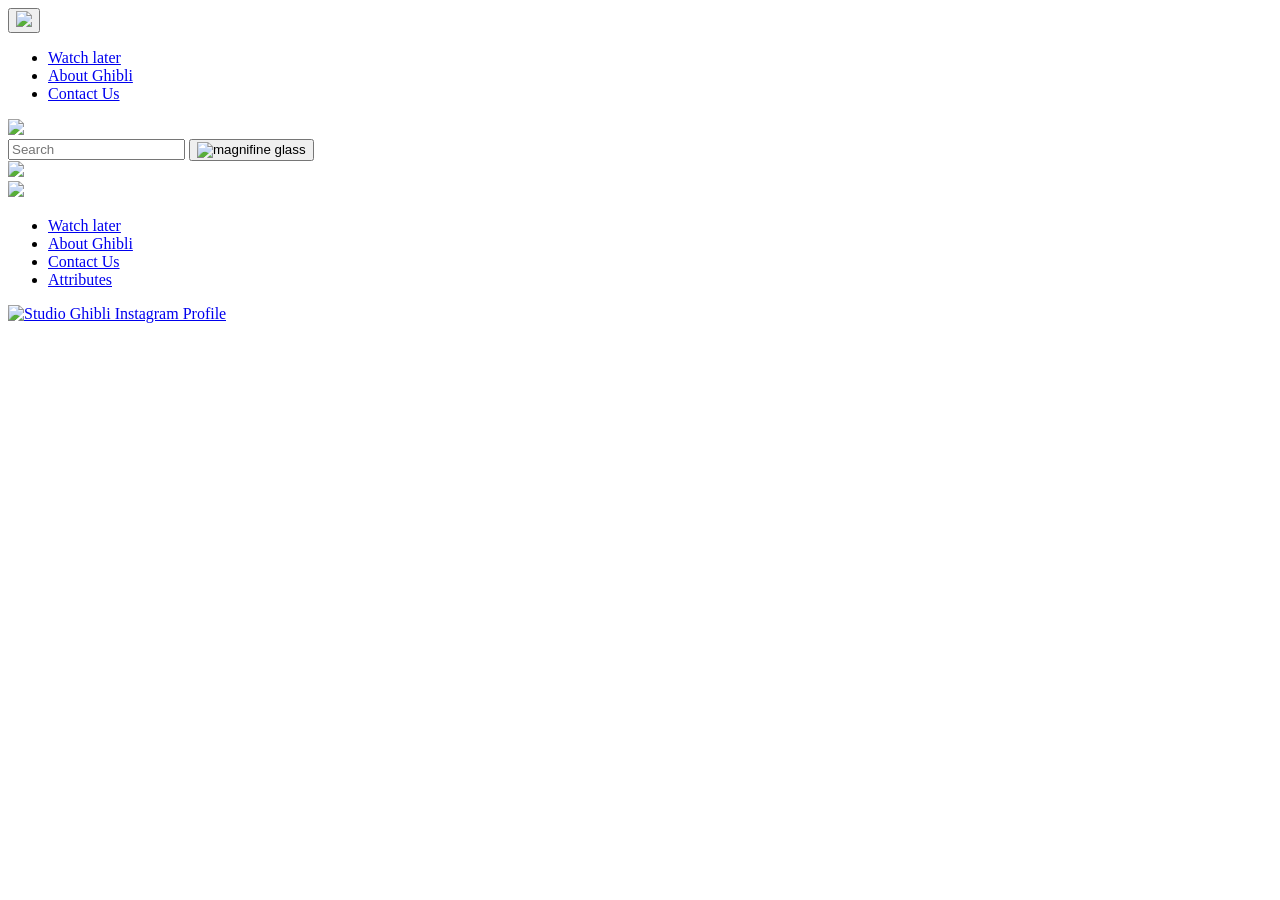
==== index.html @ e2d6bd67 "media query header" ====
<!DOCTYPE html>
<html lang="en">
<head>
    <meta charset="UTF-8">
    <meta name="viewport" content="width=device-width, initial-scale=1.0">
    <title>Great Ghibli</title>
    <link rel="stylesheet" href="styles.css">
    <link rel="preconnect" href="https://fonts.googleapis.com">
    <link rel="preconnect" href="https://fonts.gstatic.com" crossorigin>
    <link href="https://fonts.googleapis.com/css2?family=Zen+Old+Mincho&display=swap" rel="stylesheet">
</head>
<body>
    <header>
        <section class="global-header">
            <div class="nav">
                <nav>
                    <button class="nav-toggle" id="navToggle" aria-label="Toggle navigation">
                        <img src="images/menu.png" class="hamberger-menu">
                    </button>
                    <ul>
                        <li>
                            <a href="watchLater.html" >
                                <span>Watch later</span>
                            </a>
                        </li>
                        <li>
                            <a href="about.html">
                                <span>About Ghibli</span>
                            </a>
                        </li>
                        <li>
                            <a href="contact.html">
                                <span>Contact Us</span>
                            </a>
                        </li>
                    </ul>
                </nav>
            </div>
            <div class="logo">
                <a href="index.html">
                    <!-- temporary placeholder till I design logo -->
                    <img src="images/Studio-Ghibli-Logo.png"> 
                </a>
            </div>
            <div class="rightnav">
                <div class="search">
                    <form class="searchbar" role="search">
                        <input type="text" placeholder="Search" aria-label="Search">
                        <button type="submit" aria-label="Submit search">
                            <!-- I need to make the icon current placeholder -->
                            <img src="images/search.png" class="magnifine" alt="magnifine glass">
                        </button>
                    </form>
                </div>
                <div class="profile">
                    <img src="images/profile.png"> 
                </div>
            </div>
        </section>
    </header>
    <main></main>
    <footer>
        <section class="footer">
            <div class="logo">
                <a href="index.html">
                    <!-- temporary placeholder till I design logo -->
                    <img src="images/Studio-Ghibli-Logo.png"> 
                </a>
            </div>
            <div class="nav-bar">
                <ul>
                    <li>
                        <a href="watchLater.html" >
                            <span>Watch later</span>
                        </a>
                    </li>
                    <li>
                        <a href="about.html">
                            <span>About Ghibli</span>
                        </a>
                    </li>
                    <li>
                        <a href="contact.html">
                            <span>Contact Us</span>
                        </a>
                    </li>
                    <li>
                        <a href="attributes.html" title="attributes">Attributes</a>
                    </li>
                </ul>
            </div>
            <div class="socials">
                <a href="https://www.instagram.com/ghibliusa?utm_source=ig_web_button_share_sheet&vrfl=Z_blankDNlZDc0MzIxNw==">
                    <img src="images/Instagram_logo_2022.svg.webp" alt="Studio Ghibli Instagram Profile">
                </a>
            </div>
        </section>
    </footer>  
</body>
</html>
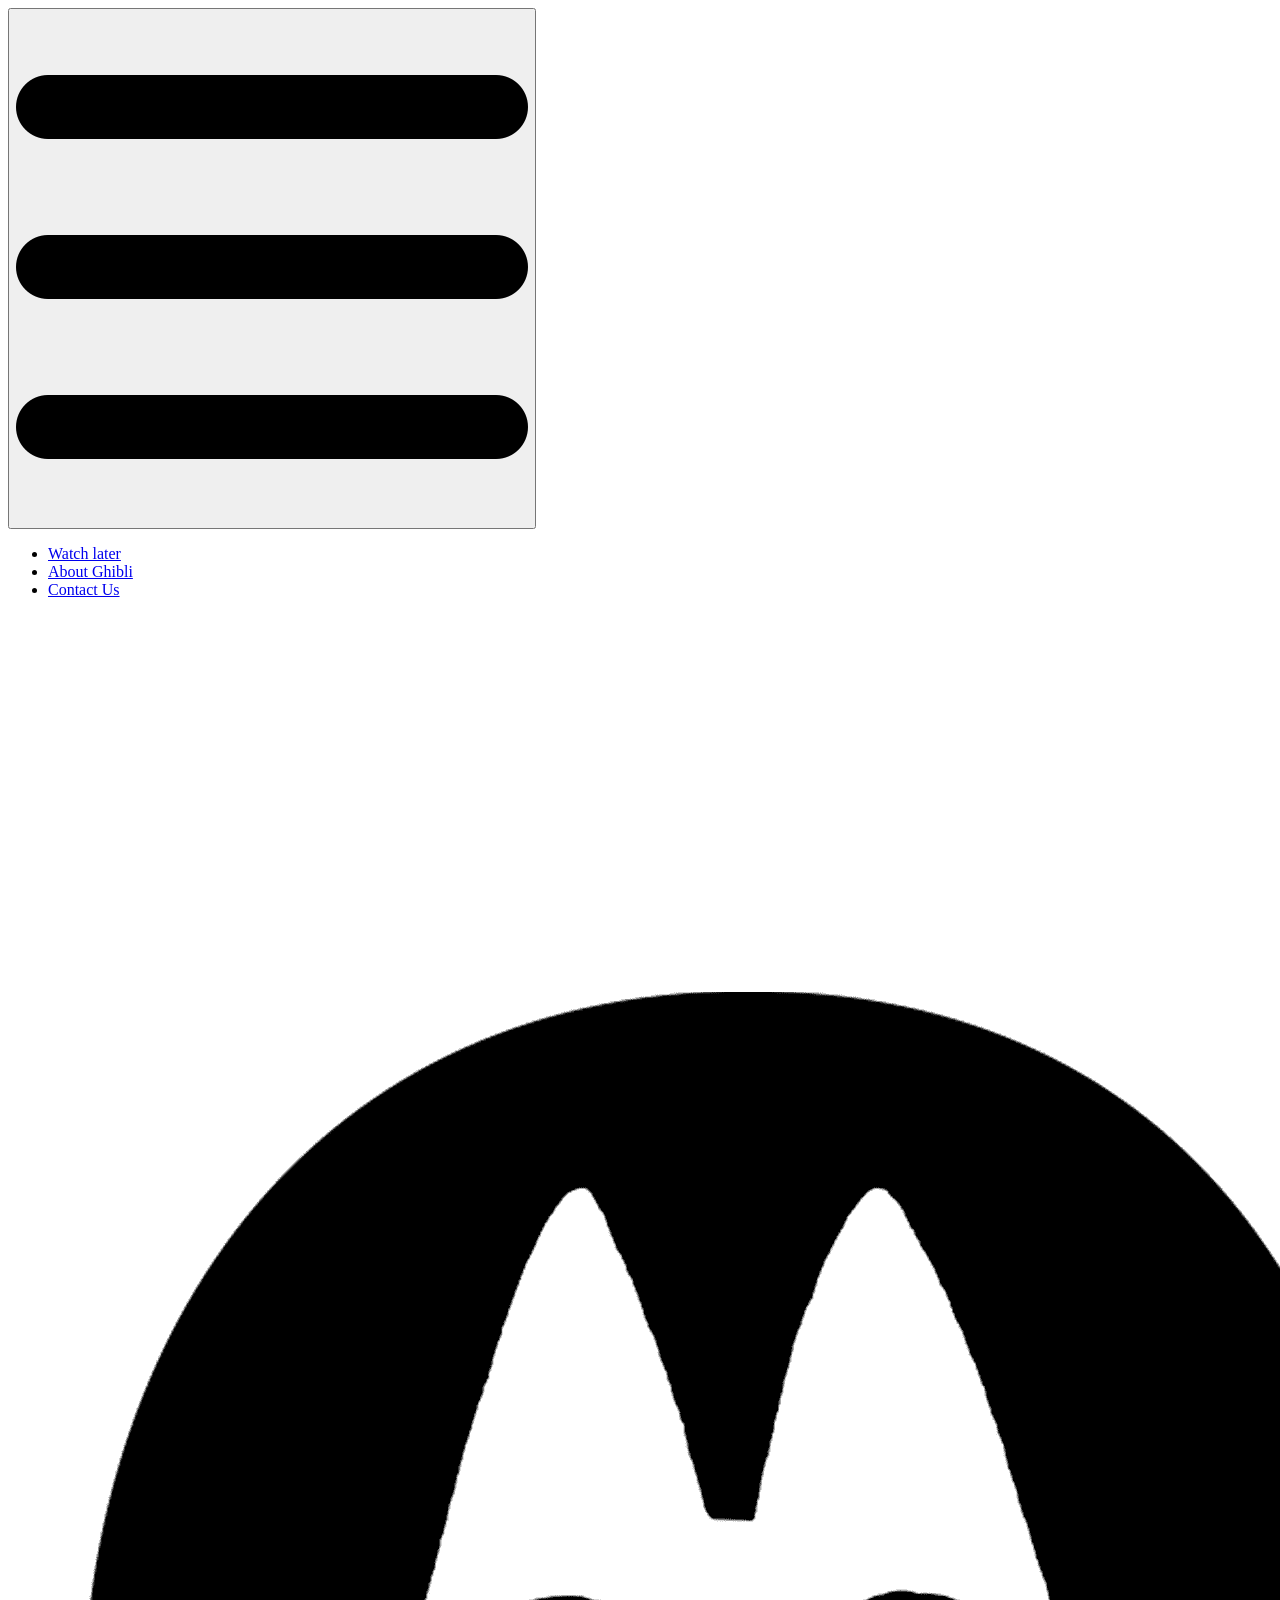
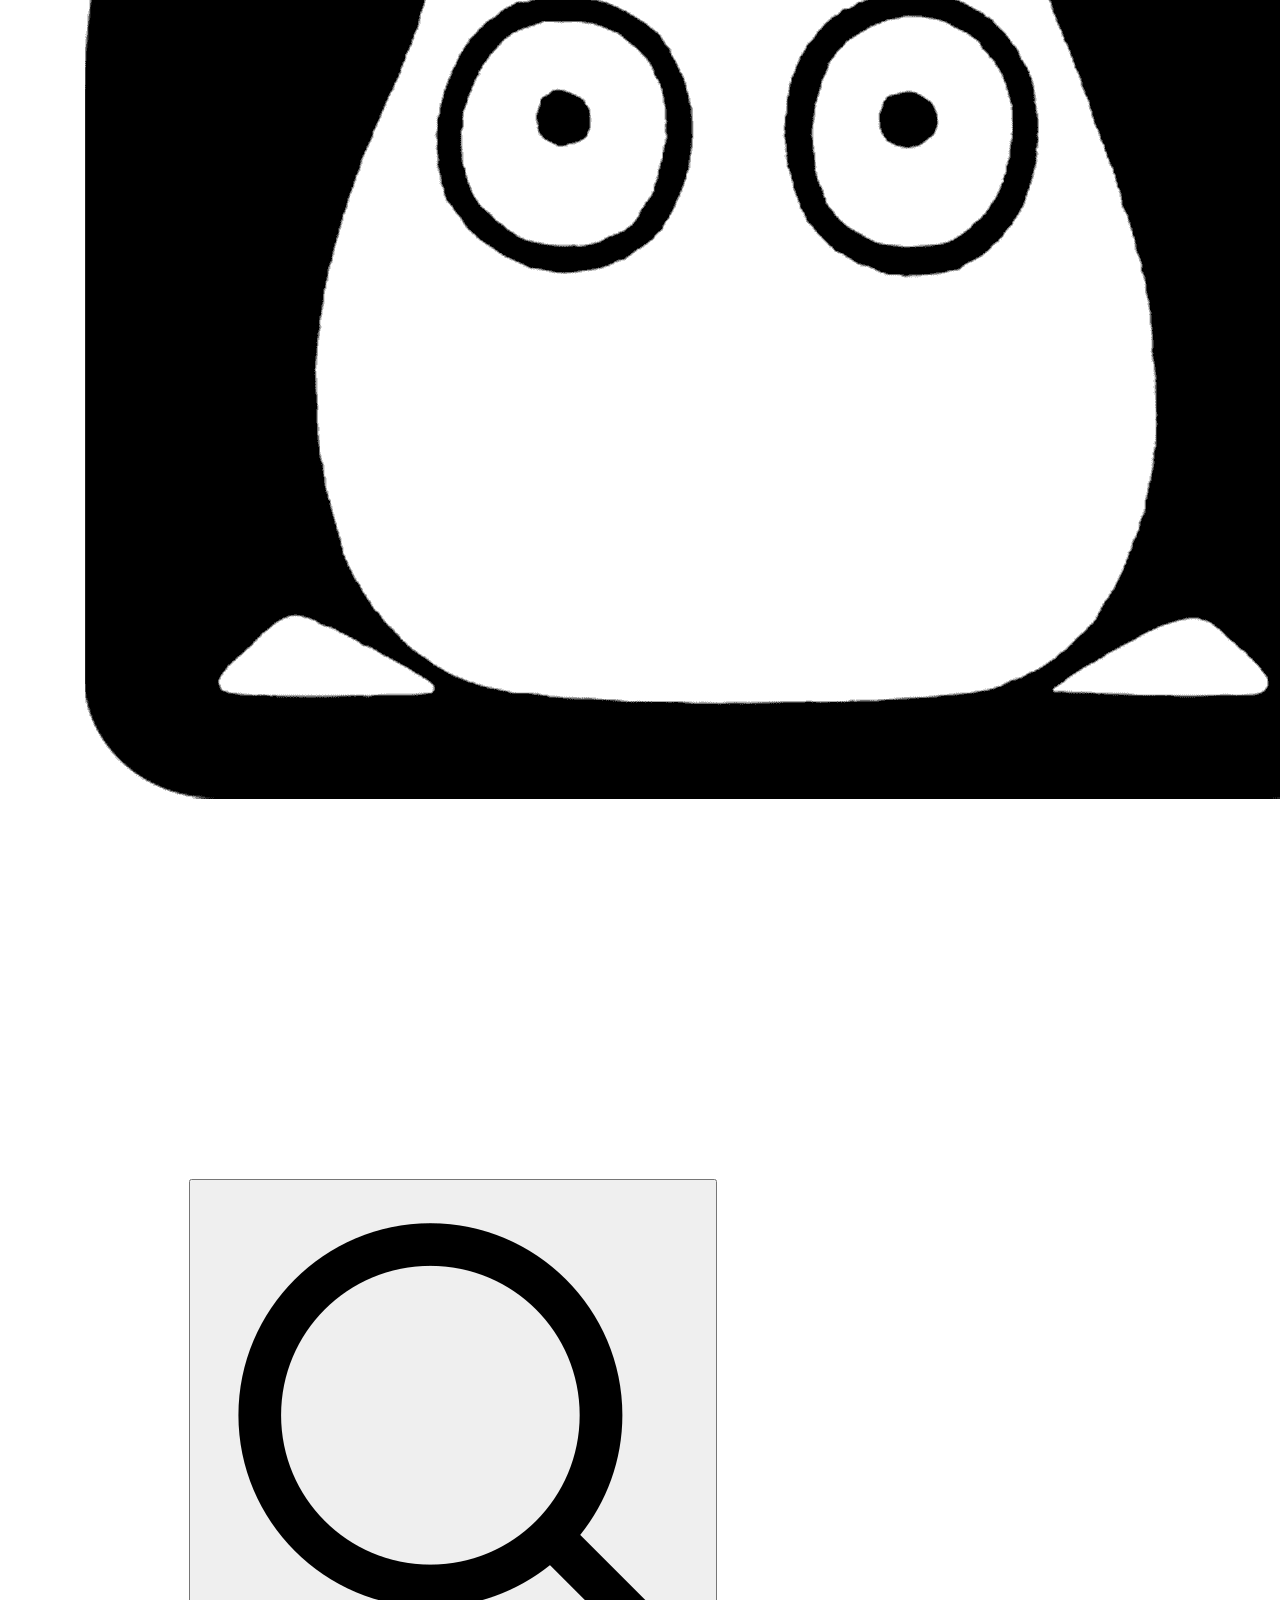
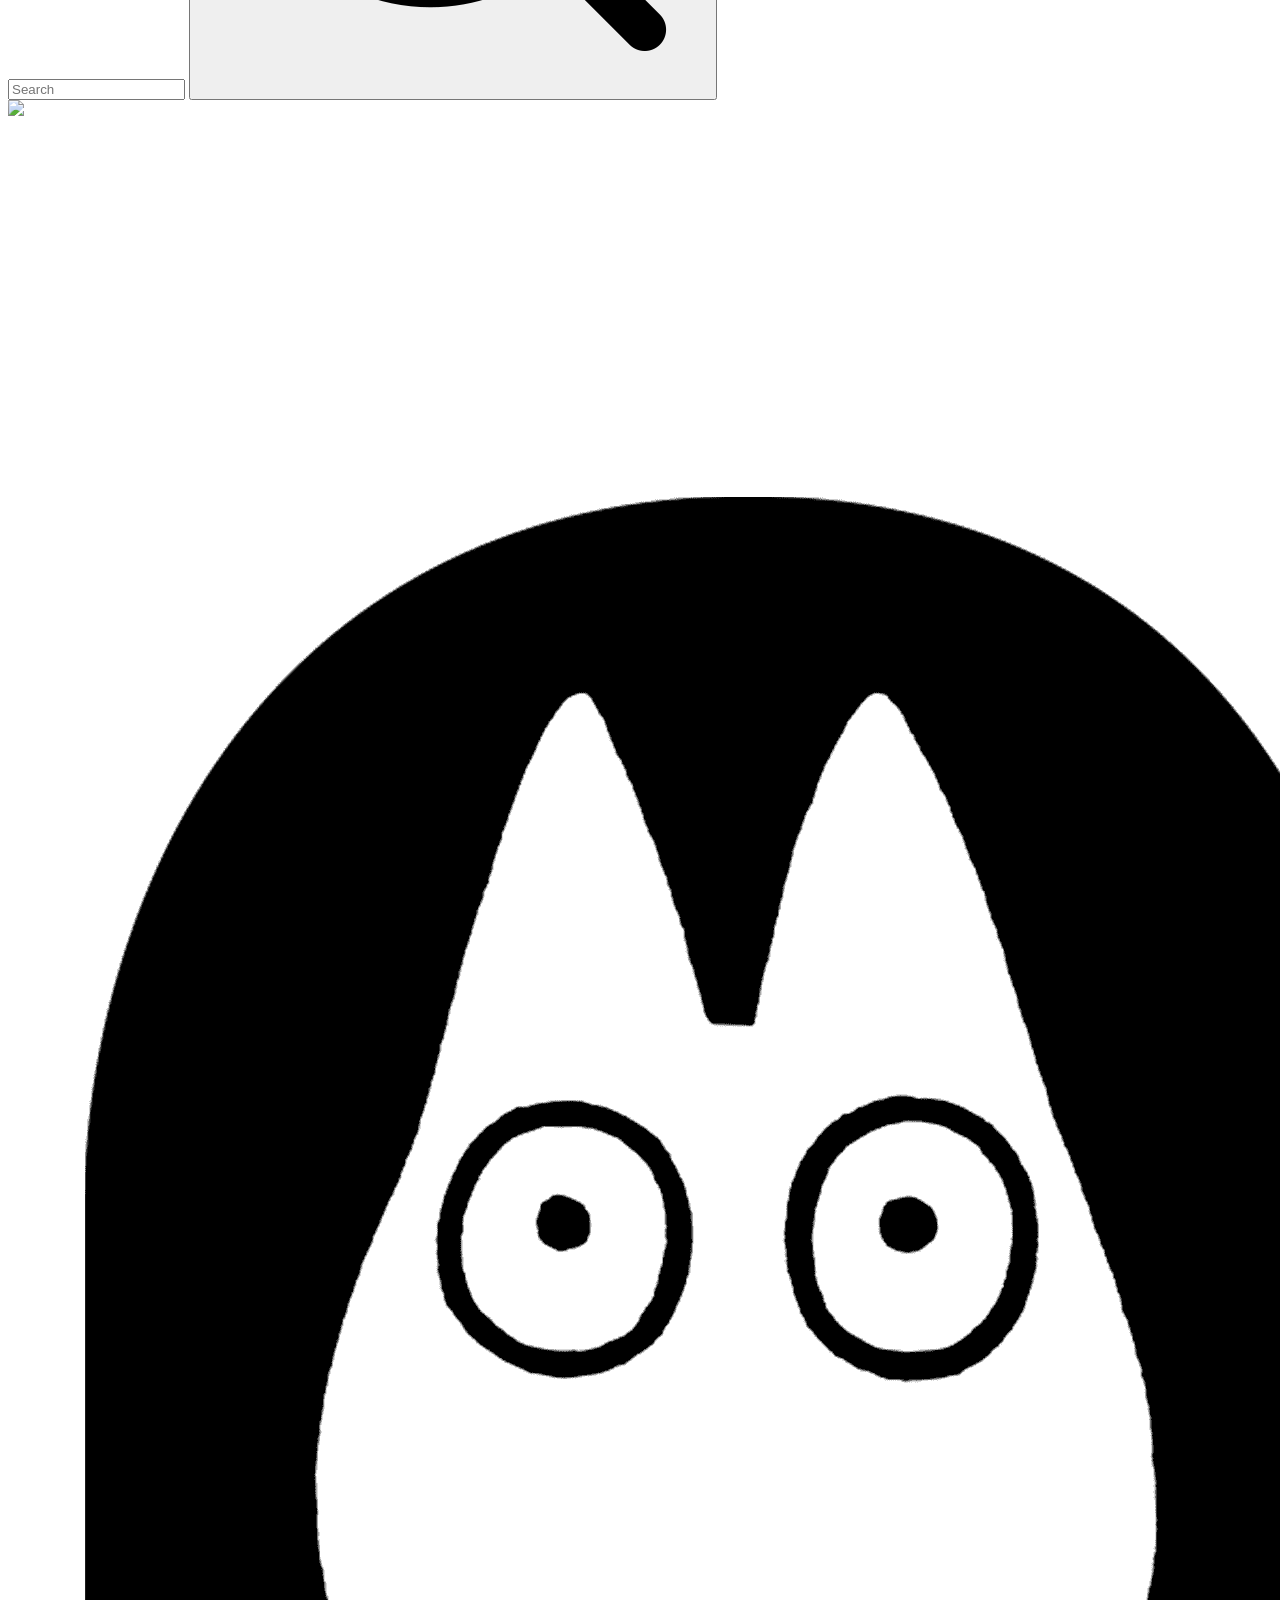
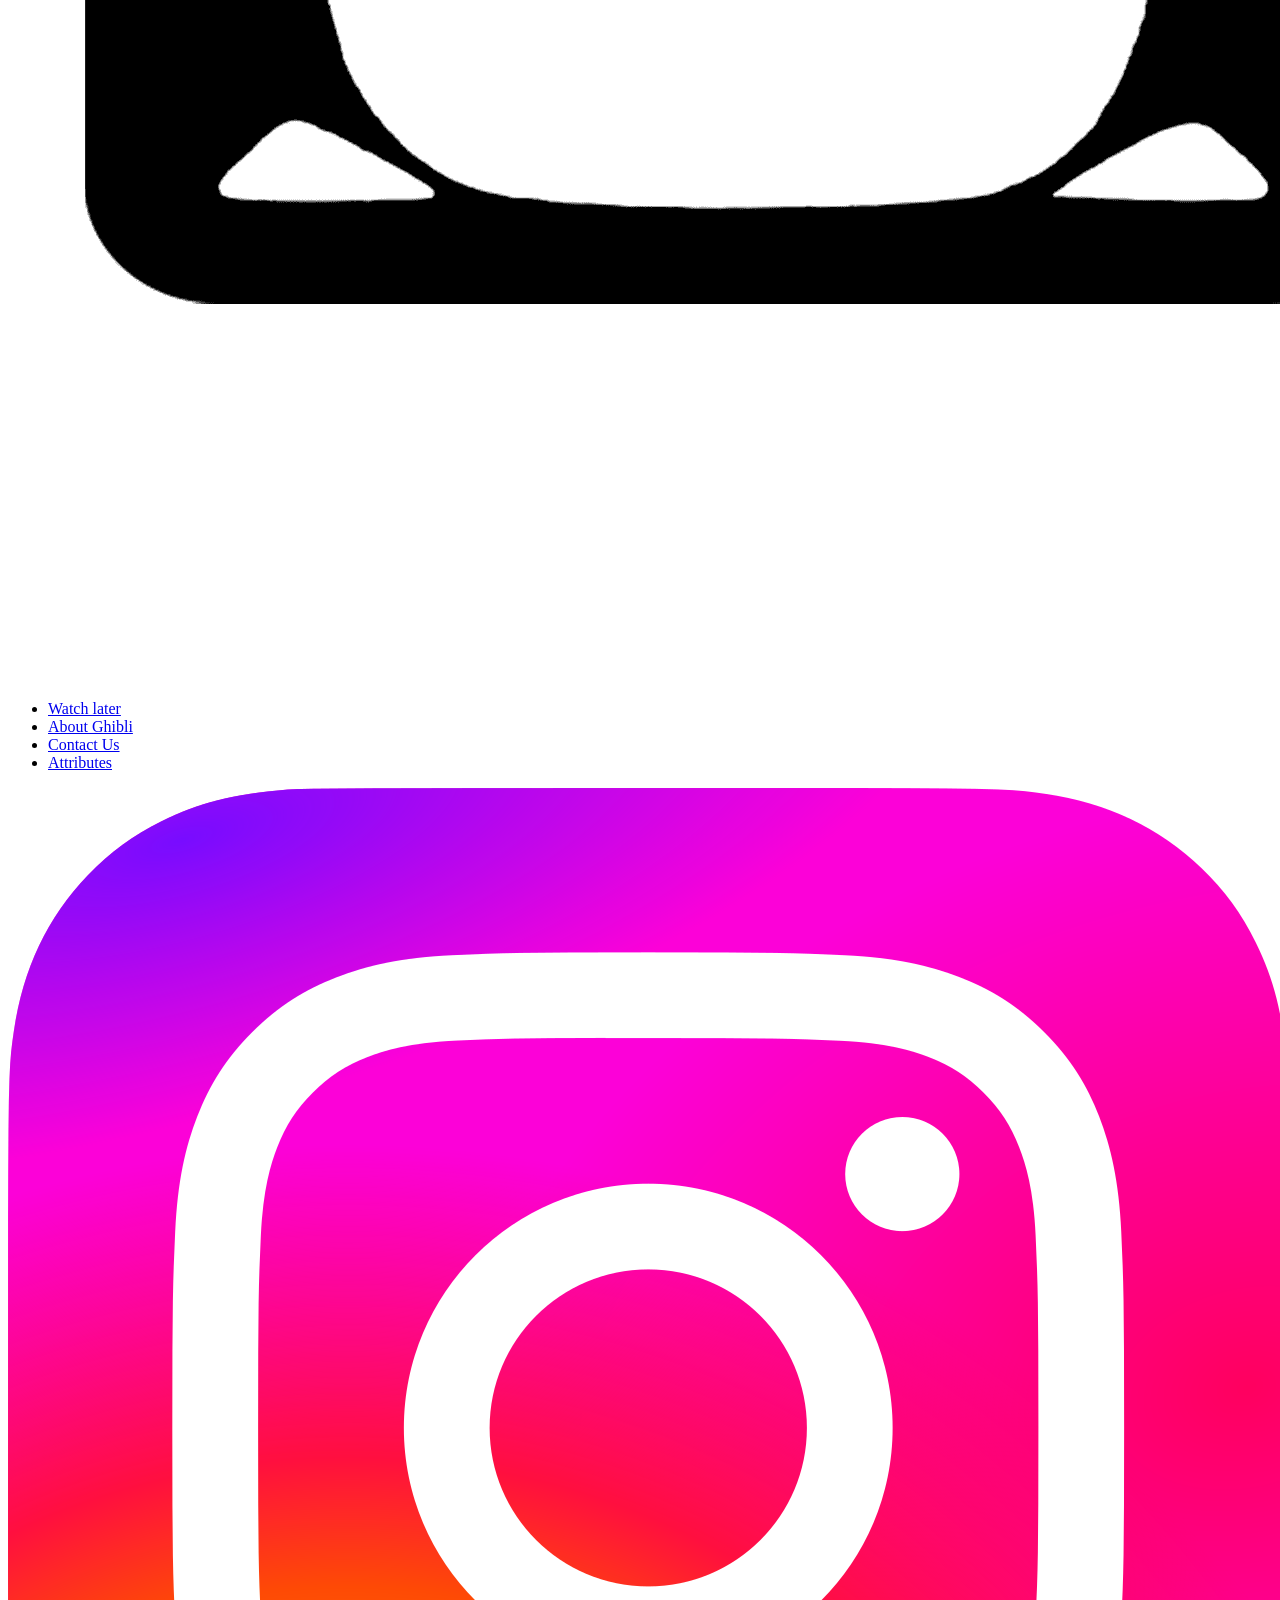
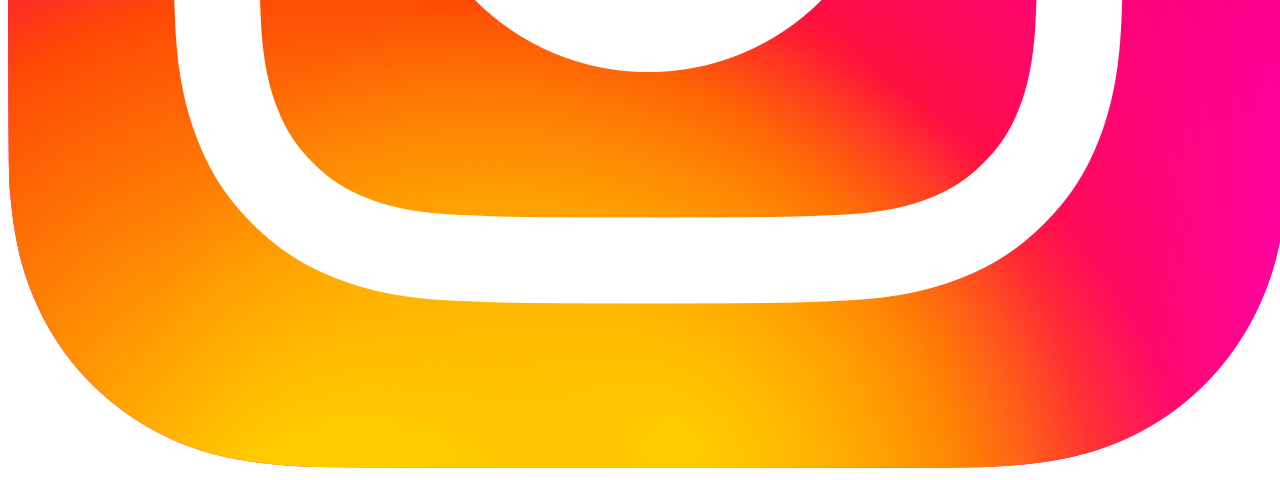
==== commit 0fc65179: "connected stylesheet" ====
--- a/index.html
+++ b/index.html
@@ -4,7 +4,7 @@
     <meta charset="UTF-8">
     <meta name="viewport" content="width=device-width, initial-scale=1.0">
     <title>Great Ghibli</title>
-    <link rel="stylesheet" href="styles.css">
+    <link rel="stylesheet" src="styles/style.css">
     <link rel="preconnect" href="https://fonts.googleapis.com">
     <link rel="preconnect" href="https://fonts.gstatic.com" crossorigin>
     <link href="https://fonts.googleapis.com/css2?family=Zen+Old+Mincho&display=swap" rel="stylesheet">
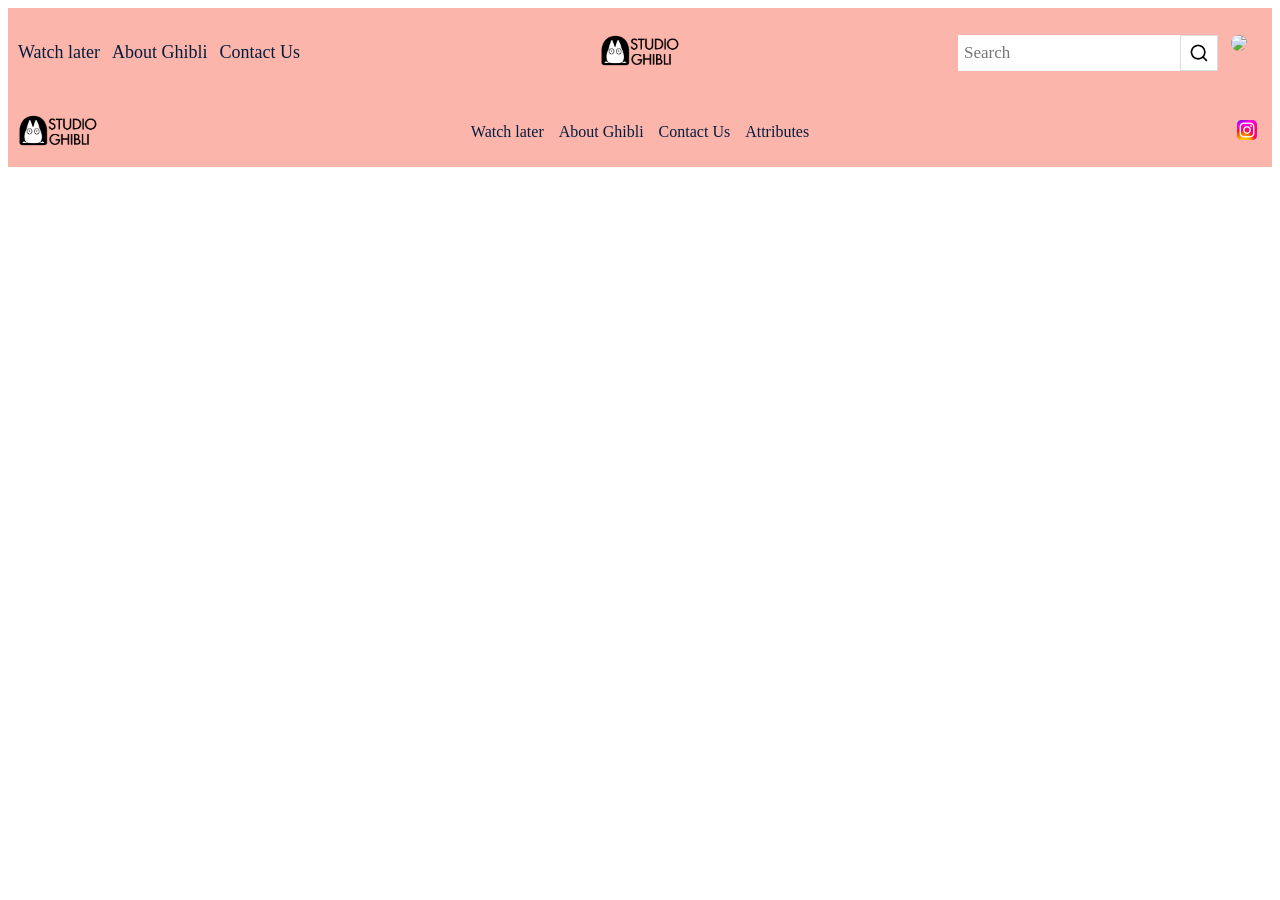
==== commit ca8339d8: "styles?" ====
--- a/index.html
+++ b/index.html
@@ -4,7 +4,7 @@
     <meta charset="UTF-8">
     <meta name="viewport" content="width=device-width, initial-scale=1.0">
     <title>Great Ghibli</title>
-    <link rel="stylesheet" src="styles/style.css">
+    <link rel="stylesheet" href="styles/style.css">
     <link rel="preconnect" href="https://fonts.googleapis.com">
     <link rel="preconnect" href="https://fonts.gstatic.com" crossorigin>
     <link href="https://fonts.googleapis.com/css2?family=Zen+Old+Mincho&display=swap" rel="stylesheet">
--- a/styles/style.css
+++ b/styles/style.css
@@ -0,0 +1,606 @@
+:root {
+    --pink: #fcb5aa;
+    --green: #78b189;
+    --navy: #08316f;
+    --ivory: #fffef1;
+    --body-text: #051c3f;
+
+    --bs-bold-font-family: "Zen Old Mincho", serif;
+    --bs-bold-font-weight: 700;
+    --bs-bold-font-style: normal;
+    
+    --bs-semibold-font-family: "Zen Old Mincho", serif;
+    --bs-semibold-font-weight: 600;
+    --bs-semibold-font-style: normal;
+    
+    --bs-normal-font-family: "Zen Old Mincho", serif;
+    --bs-normal-font-weight: 400;
+    --bs-normal-font-style: normal;
+}
+
+/* body */
+
+.main {
+    background-color: var(--ivory);
+    max-width: 100%;
+    font-family: var(--bs-normal-font-family);
+}
+
+h1 {
+    font-family: var(--bs-bold-font-family);
+    color: var(--navy);
+    text-align: center;
+    font-size: 35px;
+}
+
+h2 {
+    font-family: var(--bs-bold-font-family);
+    color: var(--navy);
+    text-align: center;
+    font-size: 25px; 
+}
+
+p {
+    font-family: var(--bs-normal-font-family);
+    color: var(--body-text);
+    font-size: 17px;
+}
+
+/* header */
+
+header {
+    background-color: var(--pink);
+}
+
+.global-header {
+    display: grid;
+    grid-template-columns: 1fr 1fr 1fr;
+    align-items: center;
+    width: 100%;
+    max-width: 1400px;
+    margin: 0 auto;
+    justify-self: center;
+}
+
+/* nav */
+
+.nav {
+    grid-column: 1 / 2;
+    justify-self: start;
+}
+
+.nav ul {
+    list-style-type: none;
+    display: flex;
+    gap: 12px;
+    padding: 10px;
+    font-family: var(--bs-bold-font-family);
+    font-size: 18px;
+}
+
+.nav a:hover {
+    background-color: var(--green);
+    margin: auto;
+}
+
+a {
+    color: var(--body-text);
+    text-decoration: none;
+}
+
+.nav-toggle {
+    display:none;
+    background: none;
+    border: none;
+    color: white;
+    font-size: 1.8rem;
+    cursor:pointer;
+}
+
+.global-header > .logo {
+    grid-column: 2/3;
+    justify-self: center;
+    padding: 20px;
+    align-items: center;
+}
+
+.logo img {
+    width: 80px;
+    max-width: 100%;
+    height: auto;
+}
+
+/* search bar */
+.rightnav {
+    display: flex;
+    grid-template-columns: 2fr 1fr;
+    grid-column: 3/4;
+    padding: 20px;
+    justify-content: flex-end;
+}
+
+.search {
+    grid-column: 1/2;
+}
+
+.magnifine {
+    display: block;
+    width: 26px;
+    height: 20px;
+    object-fit: contain;
+}
+.searchbar {
+    display: flex;
+    align-items: stretch;
+    height: 36px;
+    padding-right: 10px;
+}
+
+.searchbar input[type=text] {
+    font-family: var(--bs-normal-font-family);
+    padding: 6px;
+    font-size: 17px;
+    border: none;
+}
+
+.searchbar button {
+    display: flex;
+    align-items: center;
+    justify-content: center;
+    flex: 0 0 38px;
+    padding: 4px;
+    margin: 0;
+    border: 1px solid #ddd;
+    background-color: white;
+    cursor: pointer;
+    height: 36px;
+}
+
+.searchbar button:hover {
+  background: #ccc;
+}
+
+/* profile */
+
+.profile {
+    grid-column: 2/3;
+    padding: 0px 5px;
+}
+
+.profile img {
+    width: 30px;
+    border-radius: 50%;
+}
+
+/* footer */
+
+footer {
+    background-color: var(--pink);
+    width: 100%;
+}
+
+.footer {
+    display: grid;
+    grid-template-columns: 1fr 3fr 1fr;
+    align-items: center;
+    width: 100%;
+    max-width: 1400px;
+    margin: auto;
+}
+
+footer .logo {
+    grid-column: 1/2;
+    padding: 10px;
+}
+
+footer .nav-bar {
+    grid-column: 2/3;
+}
+
+.nav-bar ul {
+    list-style-type: none;
+    display: flex;
+    justify-content: center;
+    gap: 15px;
+    padding: 10px;
+}
+
+.socials {
+    grid-column: 3/4;
+    justify-self: flex-end;
+    padding: 0 15px;
+}
+
+.socials img {
+    grid-column: 3/4;
+    width: 20px;
+    height: 20px;
+    object-fit: contain;
+}
+
+/* contact us page */
+
+.contact p {
+    max-width: 500px;
+    justify-self: center;
+}
+
+.contact_form {
+    border-radius: 5px;
+    background-color: #d5d9df;
+    padding: 20px;
+    width: 100%;
+    max-width: 500px;
+    justify-self: center;
+    margin: 15px;
+}
+
+.contact_form label {
+    display: block;
+}
+
+.contact_form input[type=text], input[type=email], .contact_form textarea {
+    font-family: var(--bs-normal-font-style);
+    width: 100%;
+    padding: 12px;
+    border: 1px solid var(--navy);
+    border-radius: 4px;
+    box-sizing: border-box;
+    margin-top: 6px;
+    margin-bottom: 16px; 
+}
+
+.contact_form textarea {
+    min-height: 100px;
+    resize: vertical;
+}
+
+.contact_form input[type="submit"] {
+    display: block;
+    background-color: var(--green);
+    color: var(--ivory);
+    width: 120px;
+    padding: 10px 16px;
+    border: none;
+    border-radius: 4px;
+    cursor: pointer;
+    font-family: var(--bs-normal-font-family);
+    font-size: 14px;
+}
+
+.contact_form input[type="submit"]:hover {
+    opacity: 0.85;
+}
+
+/* about studio ghibli */
+
+.history {
+    width: 100%;
+    max-width: 750px;
+    margin: auto;
+    padding-bottom: 40px;
+}
+
+/* about Miyazaki */
+
+.miyazaki {
+    grid-template-columns: 1fr 1fr 1fr;
+    display: grid;
+}
+
+.miyazaki img {
+    grid-column: 1/2;
+    grid-row: 1/3;
+    max-width: 250px;
+    width: 100%;
+    padding-top: 25px;
+}
+
+.miyazaki h2 {
+    grid-column: 2/4;
+    text-align: left;
+    margin-left: 40px;
+}
+.miyazaki p {
+    grid-column: 2/4;
+    margin-left: 40px;
+}
+
+/* about Takahata */
+
+.takahata {
+    grid-template-columns: 1fr 1fr 1fr;
+    display: grid;
+}
+
+.takahata img {
+    grid-column: 3/4;
+    grid-row: 1/3;
+    max-width: 250px;
+    width: 100%;
+    padding-top: 25px;
+}
+.takahata p {
+    grid-column: 1/3;
+    margin-right: 40px;
+}
+.flying {
+    grid-column: 1/3;
+    max-width: 750px;
+    width: 100%;
+    height: auto;
+    padding: 10px;
+}
+
+/* Important Films */
+
+.brief-film-history {
+    grid-template-columns: 1fr 1fr 1fr;
+    display: grid;
+}
+
+.brief-film-history img {
+    grid-column: 1/2;
+    grid-row: 1/3;
+    max-width: 350px;
+    width: 100%;
+    padding-top: 25px;
+}
+
+.brief-film-history h2 {
+    grid-column: 2/4;
+    grid-row: 1/2;
+    text-align: left;
+    margin-left: 40px;
+}
+.brief-film-history p {
+    grid-column: 2/4;
+    margin-left: 40px;
+}
+
+/* Translations*/
+
+.translation {
+    grid-template-columns: 1fr 1fr 1fr;
+    display: grid;
+}
+
+.translation img {
+    grid-column: 3/4;
+    grid-row: 1/3;
+    max-width: 350px;
+    width: 100%;
+    padding-top: 25px;
+}
+
+.translation h2 {
+    grid-column: 1/3;
+    grid-row: 1/2;
+    text-align: left;
+    margin-right: 40px;
+}
+.translation p {
+    grid-column: 1/3;
+    margin-right: 40px;
+}
+
+/* Media Queries */
+
+@media screen and (max-width: 600px) {
+    /* Headers */
+
+    .global-header {
+        grid-template-columns: 1fr auto 1fr;
+        gap: 16px;
+        position: relative;
+    }
+
+    .nav-toggle{
+        display:flex;
+    }
+
+    .hamberger-menu {
+        display: block;
+        width: 30px;
+        object-fit: contain;
+    }
+
+    .hamberger-menu {
+        display: block;
+        width: 30px;
+        object-fit: contain;
+    }
+
+    .nav ul {
+        display: none;
+        flex-direction: column;
+        width: 100%;
+        position: absolute;
+        top: 60px;
+        left: 0;
+        background-color: #333;
+        padding: 1rem 0;
+        text-align: center;
+        box-shadow: 0 4px 6px rgba(0,0,0,0.1);
+    }
+
+    .nav ul.active {
+        display: flex;
+    }
+
+    .logo {
+        grid-column: 2/3;
+    }
+
+    .rightnav {
+        display: flex;
+        grid-column: 3/4;
+        padding: 0px;
+        justify-self: end;
+        align-items: center;
+    }
+
+    .search {
+        grid-column: 1/2;
+    }
+    .searchbar {
+        width: auto;
+        height: 36px;
+        padding-right: 0px;
+    }
+
+    .searchbar input[type=text] {
+        display: none;
+    }
+
+    .searchbar button {
+        border: none;
+        background-color: transparent;
+        width: 36px;
+    }
+
+    .magnifine {
+    display: block;
+    width: 30px;
+    height: 30px;
+    }
+
+    .profile {
+        padding: 0 15px;
+    }
+
+
+    /* footer */
+
+    .footer {
+        grid-template-columns: 1fr 1fr;
+    }
+
+    footer .logo {
+    grid-row: 2/3;
+    width: 100px;
+    }
+
+    footer .nav-bar {
+        grid-column: 1/3;
+        padding: 20px;
+    }
+
+    .socials {
+        grid-column: 2/3;
+        grid-row: 2/3;
+    }
+
+    .socials img {
+        grid-column: 3/4;
+        width: 30px;
+        height: 30px;
+    }    /* Contact us page */
+
+    .contact p {
+        width: 95%;
+        padding: 20px;
+    }
+
+    .contact_form {
+        width: 90%;
+    }
+
+    .contact_form label {
+        display: block;
+    }
+
+    /* about studio ghibli */
+
+    .history {
+        width: 95%;
+        padding-bottom: 30px;
+    }
+
+    /* about Miyazaki */
+
+    .miyazaki {
+        grid-template-columns: 1fr;
+    }
+
+    .miyazaki img {
+        grid-column: 1/4;
+        grid-row: 3/4;
+        width: 100%;
+        padding-top: 25px;
+        justify-self: center;
+    }
+
+    .miyazaki h2 {
+        grid-column: 1/4;
+        text-align: center;
+        margin-left: 0px;
+    }
+    .miyazaki p {
+        grid-column: 1/4;
+        margin-left: 0px;
+    }
+
+    /* about Takahata */
+
+    .takahata {
+        grid-template-columns: 1fr;
+    }
+
+    .takahata img {
+        grid-column: 1/2;
+        grid-row: 2/3;
+        width: 100%;
+        padding-top: 20px;
+        justify-self: center;
+    }
+    .takahata p {
+        margin-right: 0px;
+    }
+
+    /* Important Films */
+
+    .brief-film-history {
+        grid-template-columns: 1fr;
+    }
+
+    .brief-film-history img {
+        grid-column: 1/4;
+        grid-row: 3/4;
+        padding-top: 0px;
+    }
+
+    .brief-film-history h2 {
+        grid-column: 1/4;
+        text-align: center;
+        margin-left: 0px;
+    }
+    .brief-film-history p {
+        grid-column: 1/4;
+        margin-left: 0px;
+    }
+
+    /* Translations*/
+
+    .translation {
+        grid-template-columns: 1fr;
+        display: grid;
+    }
+
+    .translation img {
+        grid-column: 1/4;
+        grid-row: 3/4;
+        padding-top: 15px;
+        margin: auto;
+    }
+
+    .translation h2 {
+        grid-column: 1/4;
+        text-align: center;
+        margin-right: 0px;
+    }
+    .translation p {
+        grid-column: 1/4;
+        margin-right: 0px;
+    }
+}
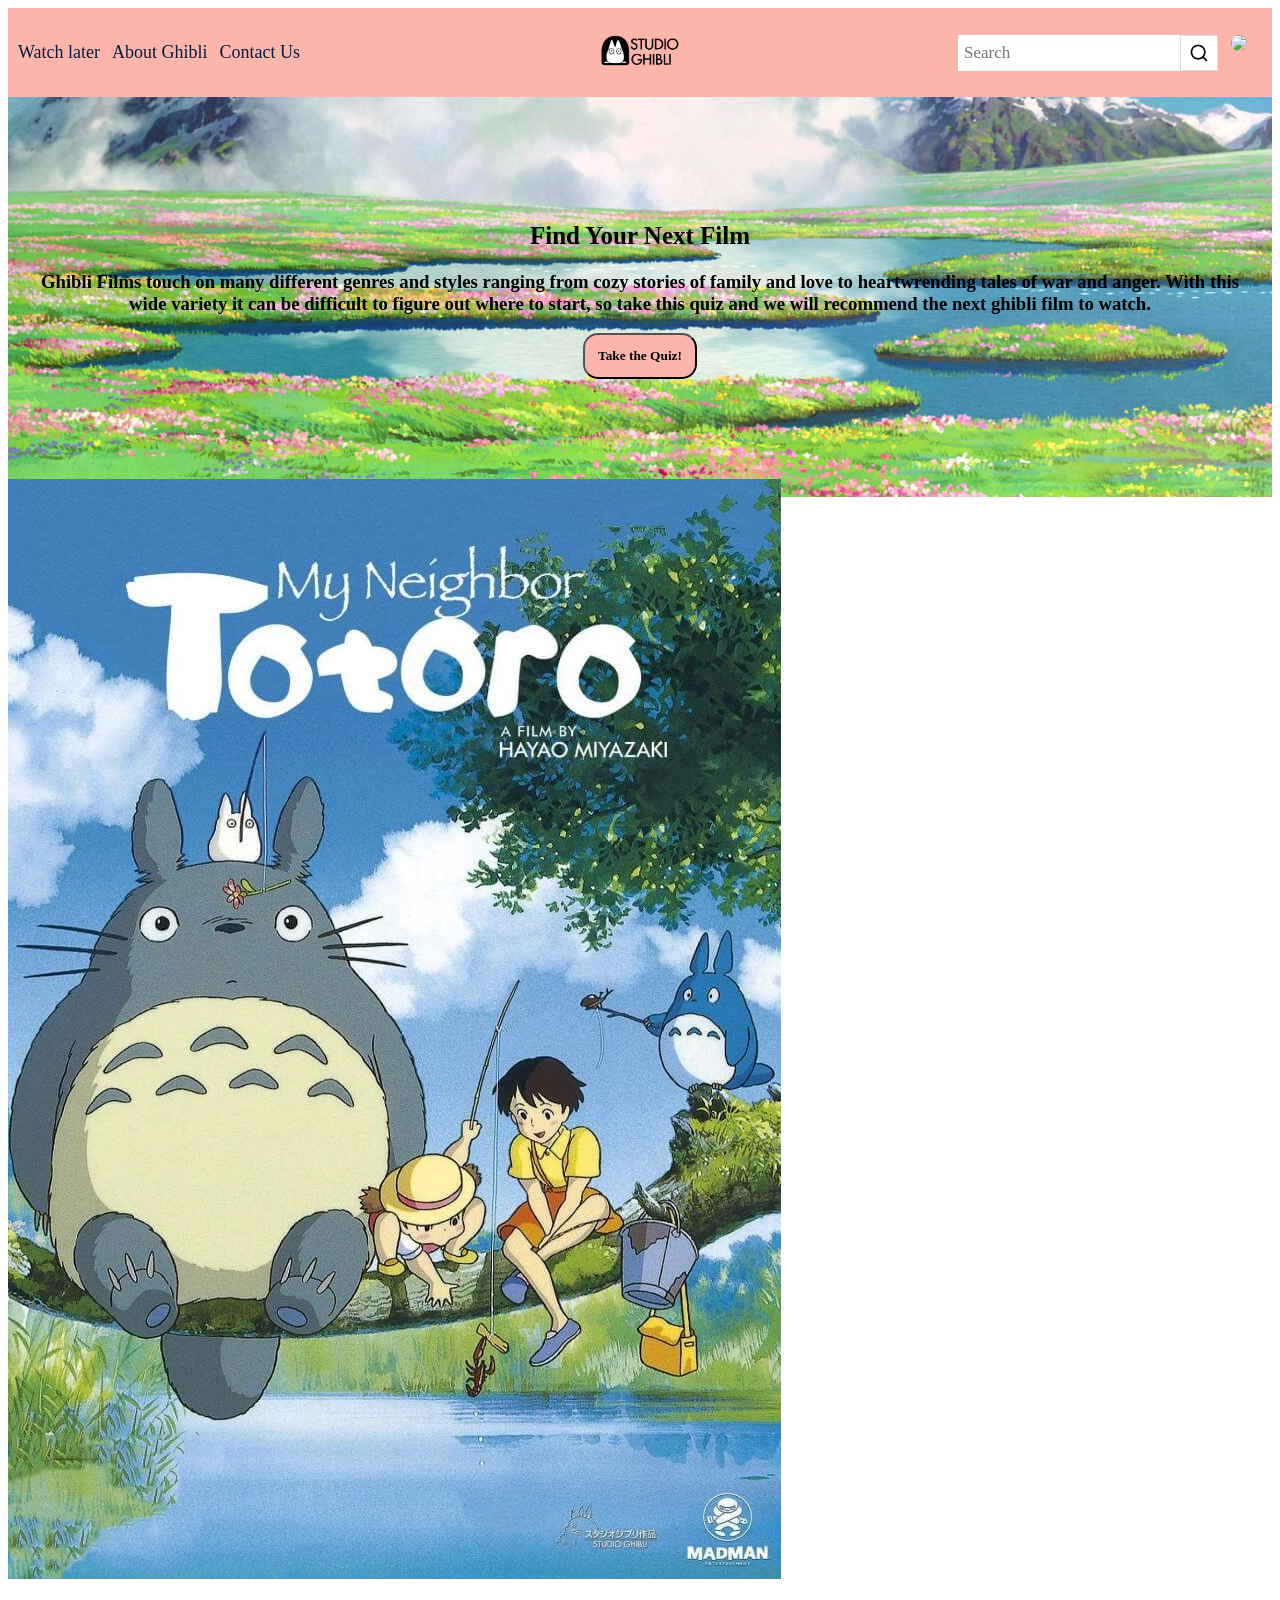
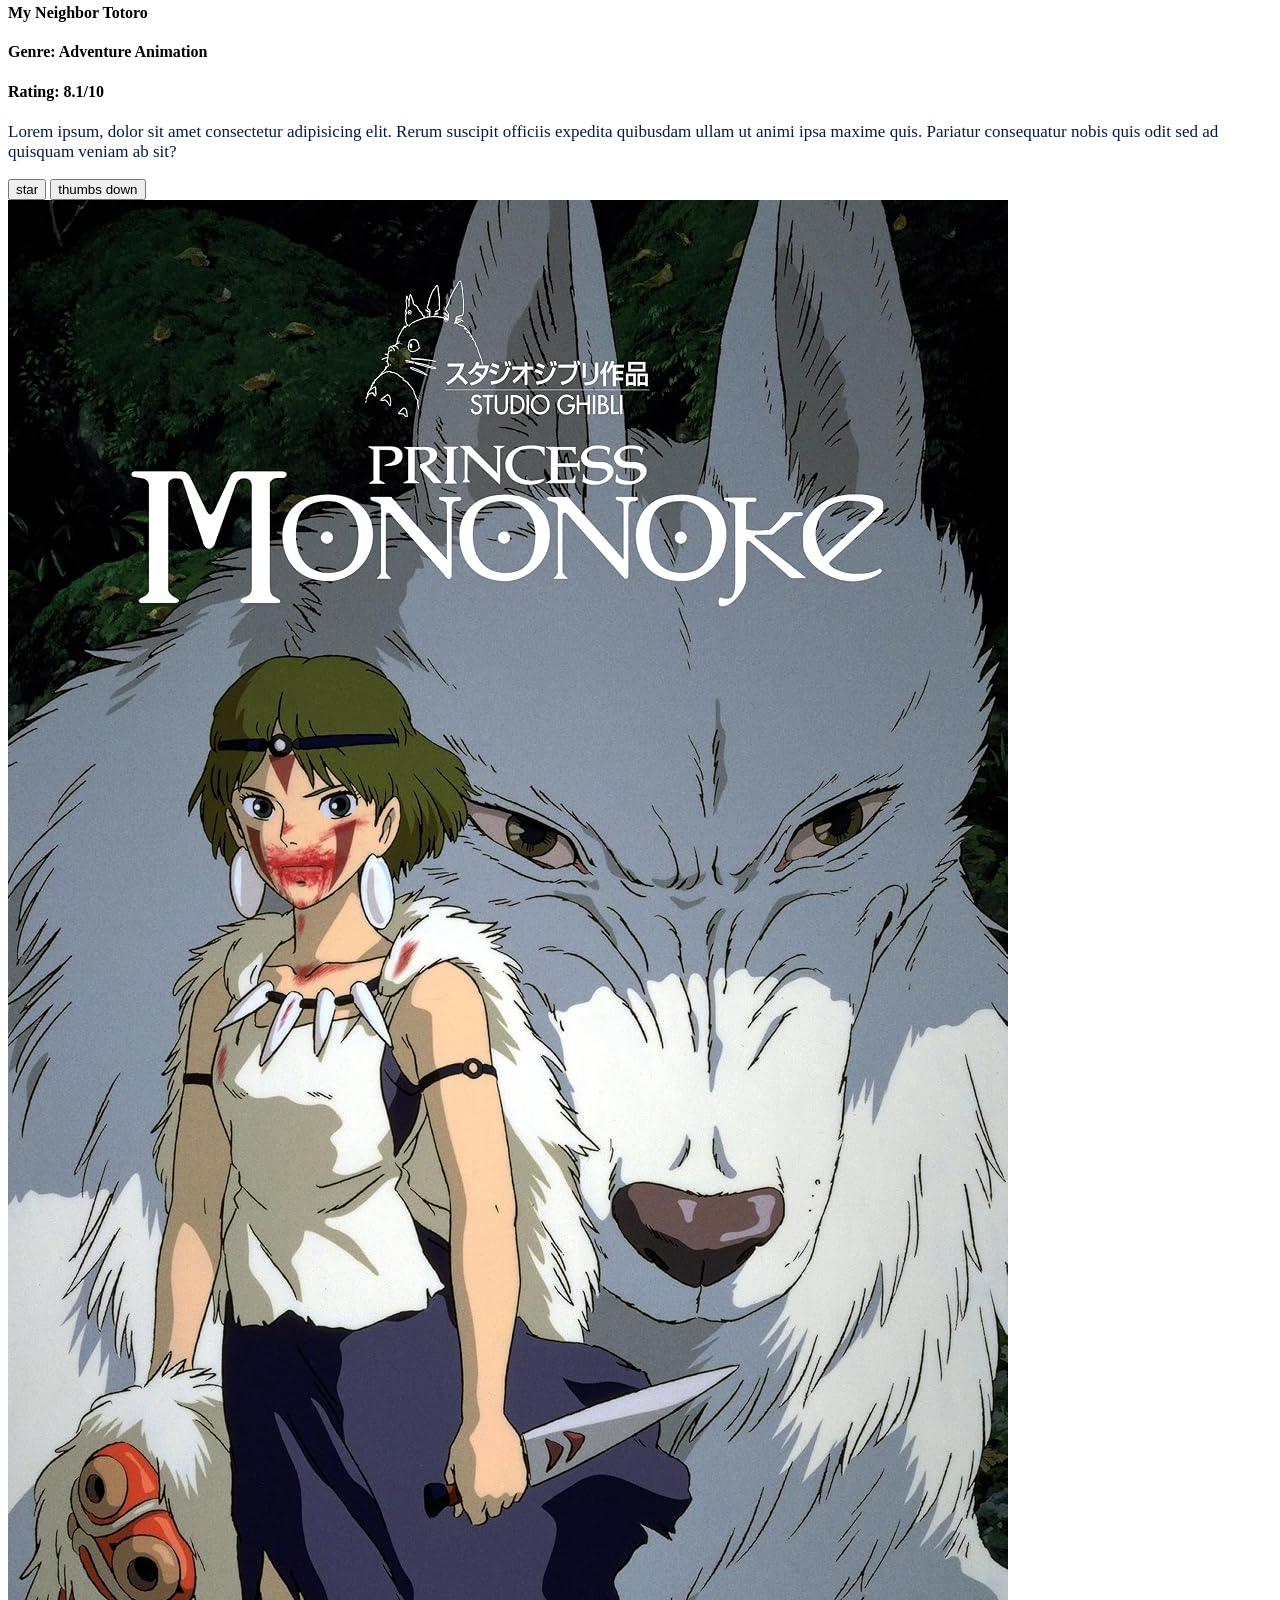
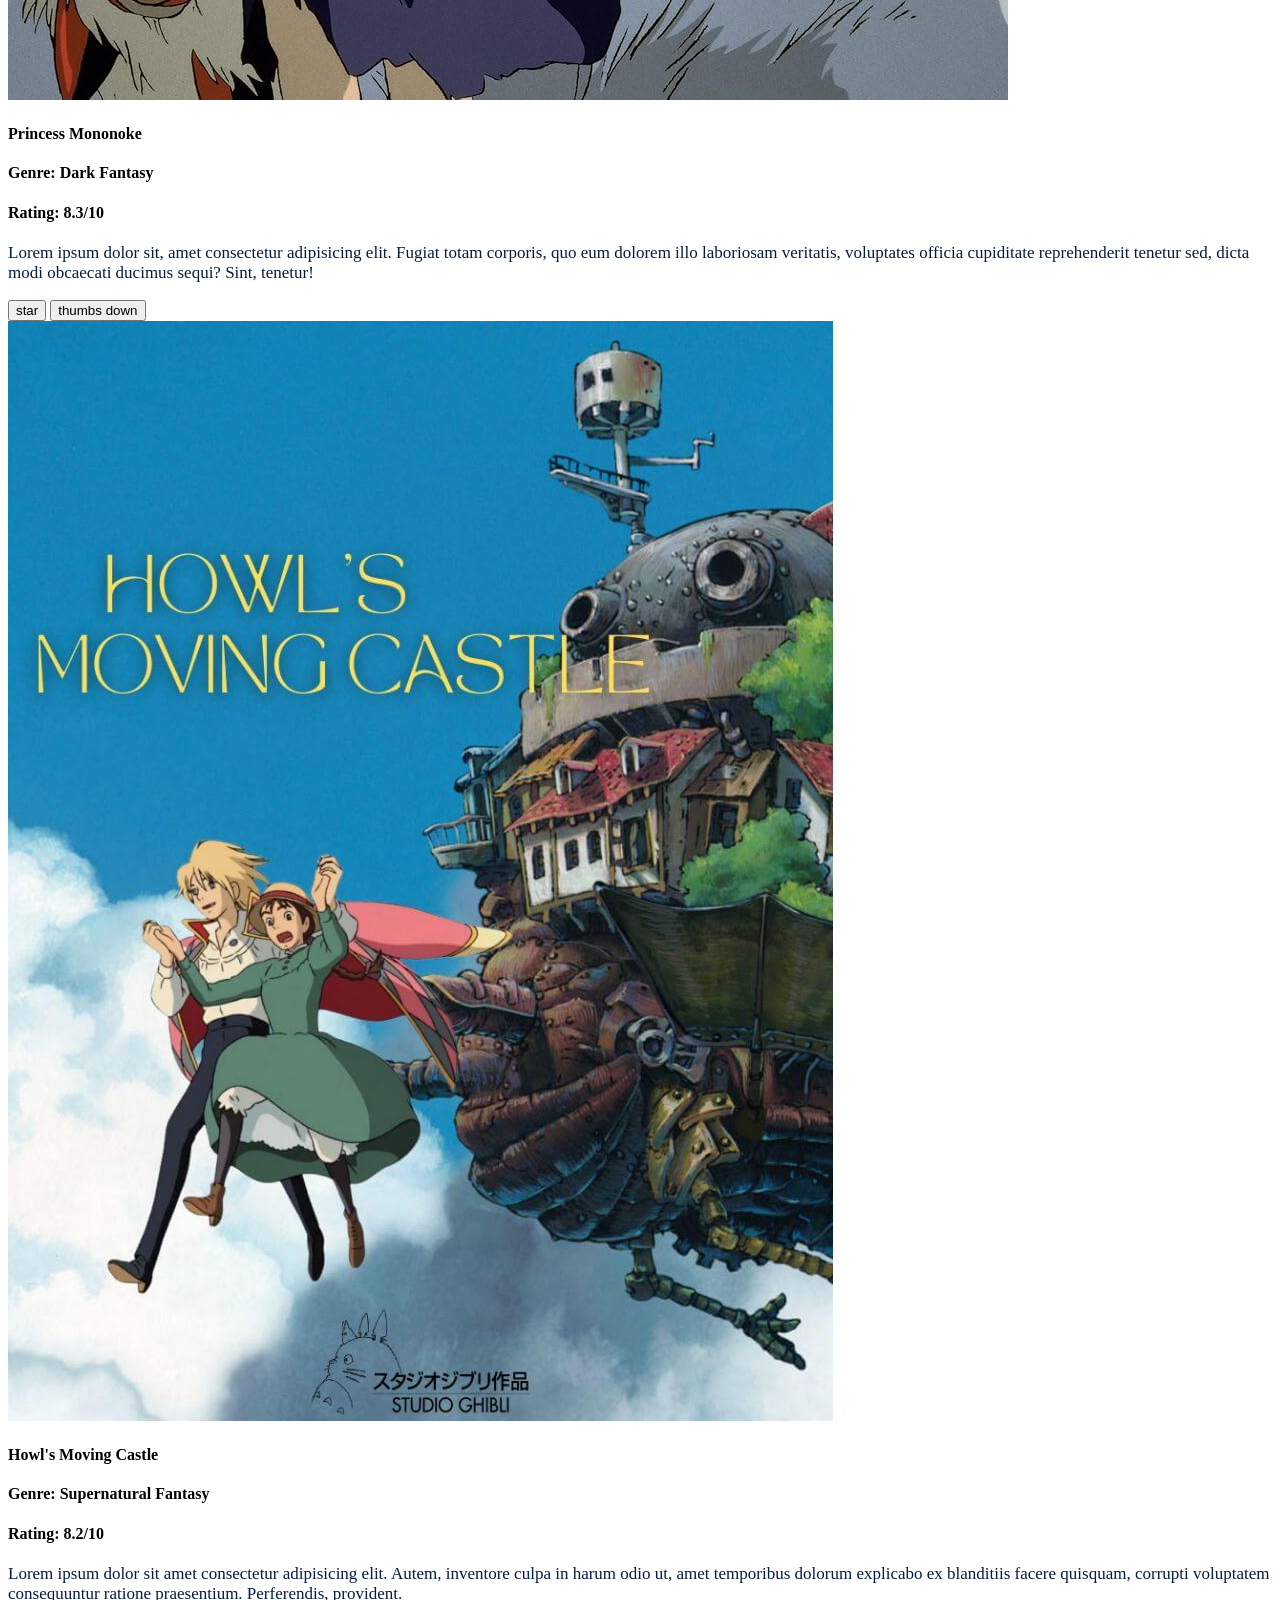
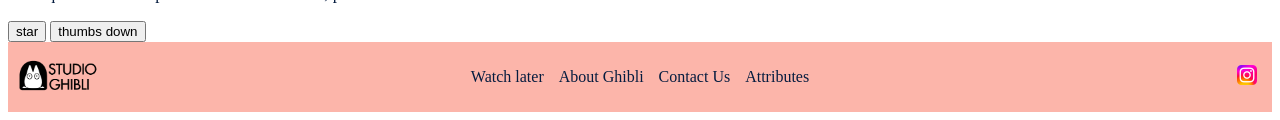
==== commit b5984ff2: "homehtml-complete" ====
--- a/index.html
+++ b/index.html
@@ -58,7 +58,49 @@
             </div>
         </section>
     </header>
-    <main></main>
+    <main>
+        <div id="hero">
+            <img src="images/ghibli-hero.jpg" alt="a field of flowers with a winding river from ghibli gilm Howl's Moving Castle">
+            <div id="hero-content">
+                <h2>Find Your Next Film</h2>
+                <h3>
+                    Ghibli Films touch on many different genres and styles ranging from cozy stories of family 
+                    and love to heartwrending tales of war and anger. With this wide variety it can be difficult to 
+                    figure out where to start, so take this quiz and we will recommend the next ghibli film to watch.
+                </h3>
+                <button id="quiz-button">Take the Quiz!</button>
+            </div>
+        </div>
+        <section class="movie-gallery">
+            <article class="movie-card">
+                <img src="images/totoro-movie-poster.jpg" alt="A girl in yellow and her sister in red, wait at a bus stop with a fluffy creature waiting next to them">
+                <h4>My Neighbor Totoro</h4>
+                <h4>Genre: Adventure Animation</h4>
+                <h4>Rating: 8.1/10</h4>
+                <p>Lorem ipsum, dolor sit amet consectetur adipisicing elit. Rerum suscipit officiis expedita quibusdam ullam ut animi ipsa maxime quis. Pariatur consequatur nobis quis odit sed ad quisquam veniam ab sit?</p>
+                <button class="add-to-wishlist">star</button>
+                <button class="hide">thumbs down</button>
+            </article>
+            <article class="movie-card">
+                <img src="images/monoke-movie-poster.jpg" alt="">
+                <h4>Princess Mononoke</h4>
+                <h4>Genre: Dark Fantasy</h4>
+                <h4>Rating: 8.3/10</h4>
+                <p>Lorem ipsum dolor sit, amet consectetur adipisicing elit. Fugiat totam corporis, quo eum dolorem illo laboriosam veritatis, voluptates officia cupiditate reprehenderit tenetur sed, dicta modi obcaecati ducimus sequi? Sint, tenetur!</p>
+                <button class="add-to-wishlist">star</button>
+                <button class="hide">thumbs down</button>
+            </article>
+            <article class="movie-card">
+                <img src="images/howel-movie-poster.jpg" alt="">
+                <h4>Howl's Moving Castle</h4>
+                <h4>Genre: Supernatural Fantasy</h4>
+                <h4>Rating: 8.2/10</h4>
+                <p>Lorem ipsum dolor sit amet consectetur adipisicing elit. Autem, inventore culpa in harum odio ut, amet temporibus dolorum explicabo ex blanditiis facere quisquam, corrupti voluptatem consequuntur ratione praesentium. Perferendis, provident.</p>
+                <button class="add-to-wishlist">star</button>
+                <button class="hide">thumbs down</button>
+            </article>
+        </section>
+    </main>
     <footer>
         <section class="footer">
             <div class="logo">
--- a/styles/style.css
+++ b/styles/style.css
@@ -20,6 +20,11 @@
 
 /* body */
 
+* img {
+    max-width: 100%;
+    height: auto;
+}
+
 .main {
     background-color: var(--ivory);
     max-width: 100%;
@@ -172,6 +177,33 @@
     border-radius: 50%;
 }
 
+/*main hero*/
+#hero img {
+    height: 400px;
+    width: 100%;
+    object-fit: cover;
+}
+
+#hero-content {
+    text-align: center;
+    max-width: 150ch;
+    margin: -300px auto 100px auto;
+    background-color: rgba(120, 177, 137, 1);
+}
+
+#hero-content h2, #hero-content h3 {
+    color: black;
+}
+
+#hero-content button {
+    padding: 0.8rem;
+    background-color: var(--pink);
+    border-radius: 15px;
+    font-family: var(--bs-semibold-font-family);
+    font-weight: var(--bs-semibold-font-weight);
+    font-style: var(--bs-semibold-font-style);
+}
+
 /* footer */
 
 footer {
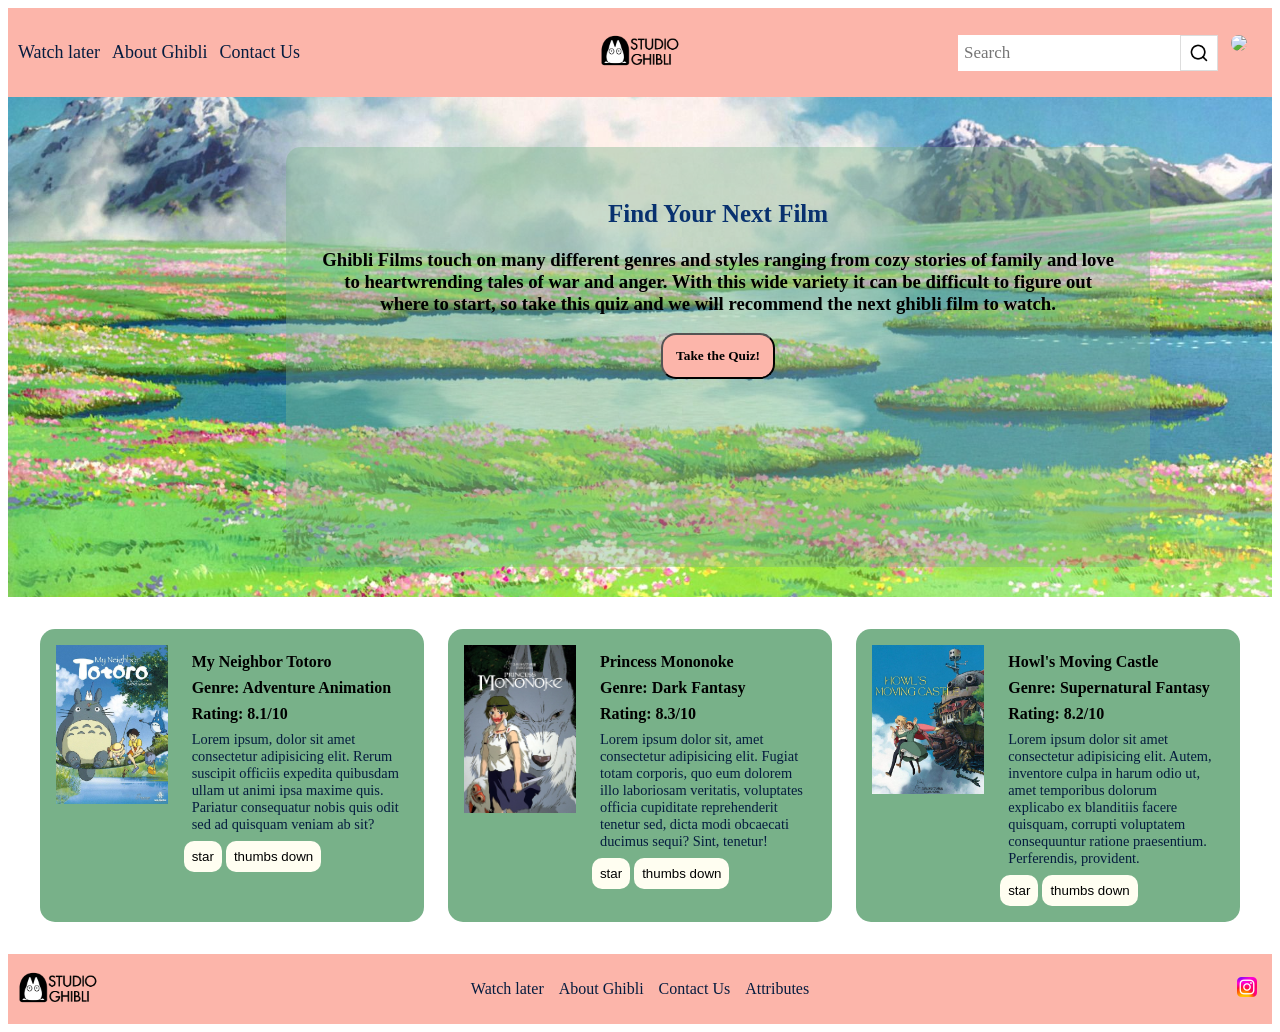
==== commit 5959e545: "styling-edits-v1" ====
--- a/index.html
+++ b/index.html
@@ -74,30 +74,36 @@
         <section class="movie-gallery">
             <article class="movie-card">
                 <img src="images/totoro-movie-poster.jpg" alt="A girl in yellow and her sister in red, wait at a bus stop with a fluffy creature waiting next to them">
-                <h4>My Neighbor Totoro</h4>
-                <h4>Genre: Adventure Animation</h4>
-                <h4>Rating: 8.1/10</h4>
-                <p>Lorem ipsum, dolor sit amet consectetur adipisicing elit. Rerum suscipit officiis expedita quibusdam ullam ut animi ipsa maxime quis. Pariatur consequatur nobis quis odit sed ad quisquam veniam ab sit?</p>
-                <button class="add-to-wishlist">star</button>
-                <button class="hide">thumbs down</button>
+                <section>
+                    <h4>My Neighbor Totoro</h4>
+                    <h4>Genre: Adventure Animation</h4>
+                    <h4>Rating: 8.1/10</h4>
+                    <p>Lorem ipsum, dolor sit amet consectetur adipisicing elit. Rerum suscipit officiis expedita quibusdam ullam ut animi ipsa maxime quis. Pariatur consequatur nobis quis odit sed ad quisquam veniam ab sit?</p>
+                    <button class="add-to-wishlist">star</button>
+                    <button class="hide">thumbs down</button>
+                </section>
             </article>
             <article class="movie-card">
                 <img src="images/monoke-movie-poster.jpg" alt="">
-                <h4>Princess Mononoke</h4>
-                <h4>Genre: Dark Fantasy</h4>
-                <h4>Rating: 8.3/10</h4>
-                <p>Lorem ipsum dolor sit, amet consectetur adipisicing elit. Fugiat totam corporis, quo eum dolorem illo laboriosam veritatis, voluptates officia cupiditate reprehenderit tenetur sed, dicta modi obcaecati ducimus sequi? Sint, tenetur!</p>
-                <button class="add-to-wishlist">star</button>
-                <button class="hide">thumbs down</button>
+                <section>
+                    <h4>Princess Mononoke</h4>
+                    <h4>Genre: Dark Fantasy</h4>
+                    <h4>Rating: 8.3/10</h4>
+                    <p>Lorem ipsum dolor sit, amet consectetur adipisicing elit. Fugiat totam corporis, quo eum dolorem illo laboriosam veritatis, voluptates officia cupiditate reprehenderit tenetur sed, dicta modi obcaecati ducimus sequi? Sint, tenetur!</p>
+                    <button class="add-to-wishlist">star</button>
+                    <button class="hide">thumbs down</button>
+                </section>
             </article>
             <article class="movie-card">
                 <img src="images/howel-movie-poster.jpg" alt="">
-                <h4>Howl's Moving Castle</h4>
-                <h4>Genre: Supernatural Fantasy</h4>
-                <h4>Rating: 8.2/10</h4>
-                <p>Lorem ipsum dolor sit amet consectetur adipisicing elit. Autem, inventore culpa in harum odio ut, amet temporibus dolorum explicabo ex blanditiis facere quisquam, corrupti voluptatem consequuntur ratione praesentium. Perferendis, provident.</p>
-                <button class="add-to-wishlist">star</button>
-                <button class="hide">thumbs down</button>
+                <section>
+                    <h4>Howl's Moving Castle</h4>
+                    <h4>Genre: Supernatural Fantasy</h4>
+                    <h4>Rating: 8.2/10</h4>
+                    <p>Lorem ipsum dolor sit amet consectetur adipisicing elit. Autem, inventore culpa in harum odio ut, amet temporibus dolorum explicabo ex blanditiis facere quisquam, corrupti voluptatem consequuntur ratione praesentium. Perferendis, provident.</p>
+                    <button class="add-to-wishlist">star</button>
+                    <button class="hide">thumbs down</button>
+                </section>
             </article>
         </section>
     </main>
--- a/styles/style.css
+++ b/styles/style.css
@@ -178,21 +178,35 @@
 }
 
 /*main hero*/
+#hero {
+    position: relative;
+    max-height: 500px;
+    margin-bottom: 2rem;
+}
+
 #hero img {
-    height: 400px;
+    max-height: 500px;
     width: 100%;
     object-fit: cover;
 }
+
+#hero-content {
+    position: absolute;
+    /* top: 50px; Use for 700px */
+    top: 50px;
+    bottom: 30px;
+    left: 22%;
+    width: 80%;
+    background-color: rgba(120, 177, 137, 0.4);
+    border-radius: 15px;
+    padding: 2rem;
+}
+
 
 #hero-content {
     text-align: center;
-    max-width: 150ch;
-    margin: -300px auto 100px auto;
-    background-color: rgba(120, 177, 137, 1);
-}
-
-#hero-content h2, #hero-content h3 {
-    color: black;
+    max-width: 100ch;
+    text-size-adjust: 100%;
 }
 
 #hero-content button {
@@ -202,6 +216,40 @@
     font-family: var(--bs-semibold-font-family);
     font-weight: var(--bs-semibold-font-weight);
     font-style: var(--bs-semibold-font-style);
+}
+
+/* card styling */
+.movie-gallery {
+    display: grid;
+    grid-template-columns: 1fr 1fr 1fr;
+    gap: 1.5rem;
+    width: 95%;
+    margin: 0 auto 2rem auto;
+}
+.movie-card {
+    display: grid;
+    grid-template-columns: 1fr 2fr;
+    gap: 1rem;
+    background-color: var(--green);
+    border-radius: 15px;
+    padding: 1rem;
+}
+
+.movie-card h4, .movie-card p {
+    margin: 0.5rem;
+}
+
+.movie-card p {
+    font-size: 0.9rem;
+}
+
+/* movie card button styling*/
+.movie-card button {
+    padding: 0.5rem;
+    background-color: var(--ivory);
+    border-radius: 10px;
+    border: none;
+    box-shadow: #333;
 }
 
 /* footer */
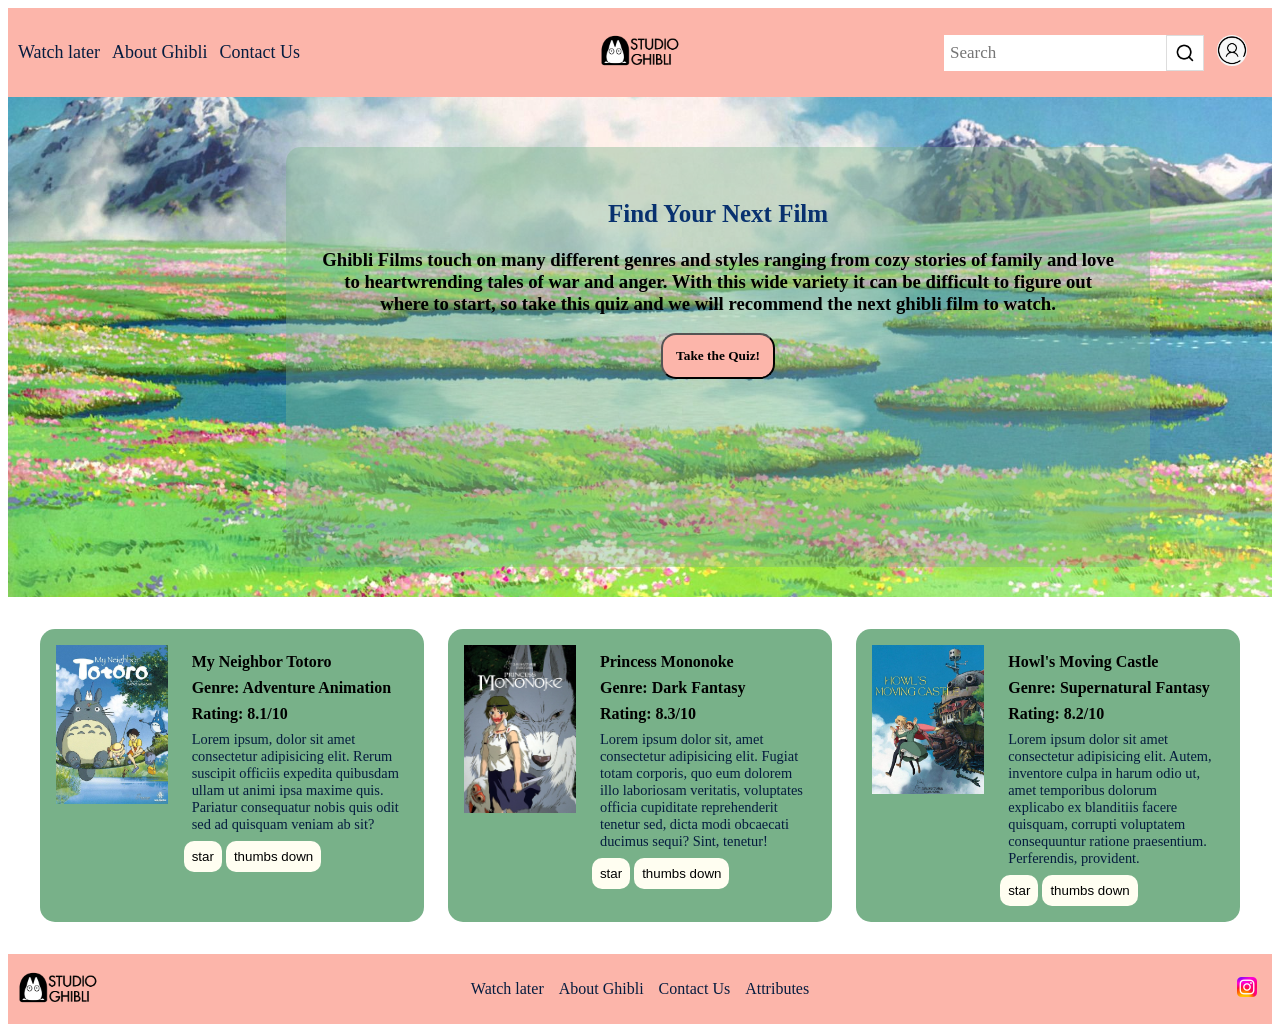
==== commit dc6dcdbd: "templateCompleted" ====
--- a/index.html
+++ b/index.html
@@ -8,6 +8,7 @@
     <link rel="preconnect" href="https://fonts.googleapis.com">
     <link rel="preconnect" href="https://fonts.gstatic.com" crossorigin>
     <link href="https://fonts.googleapis.com/css2?family=Zen+Old+Mincho&display=swap" rel="stylesheet">
+    <script src="js/api.js" defer></script>
 </head>
 <body>
     <header>
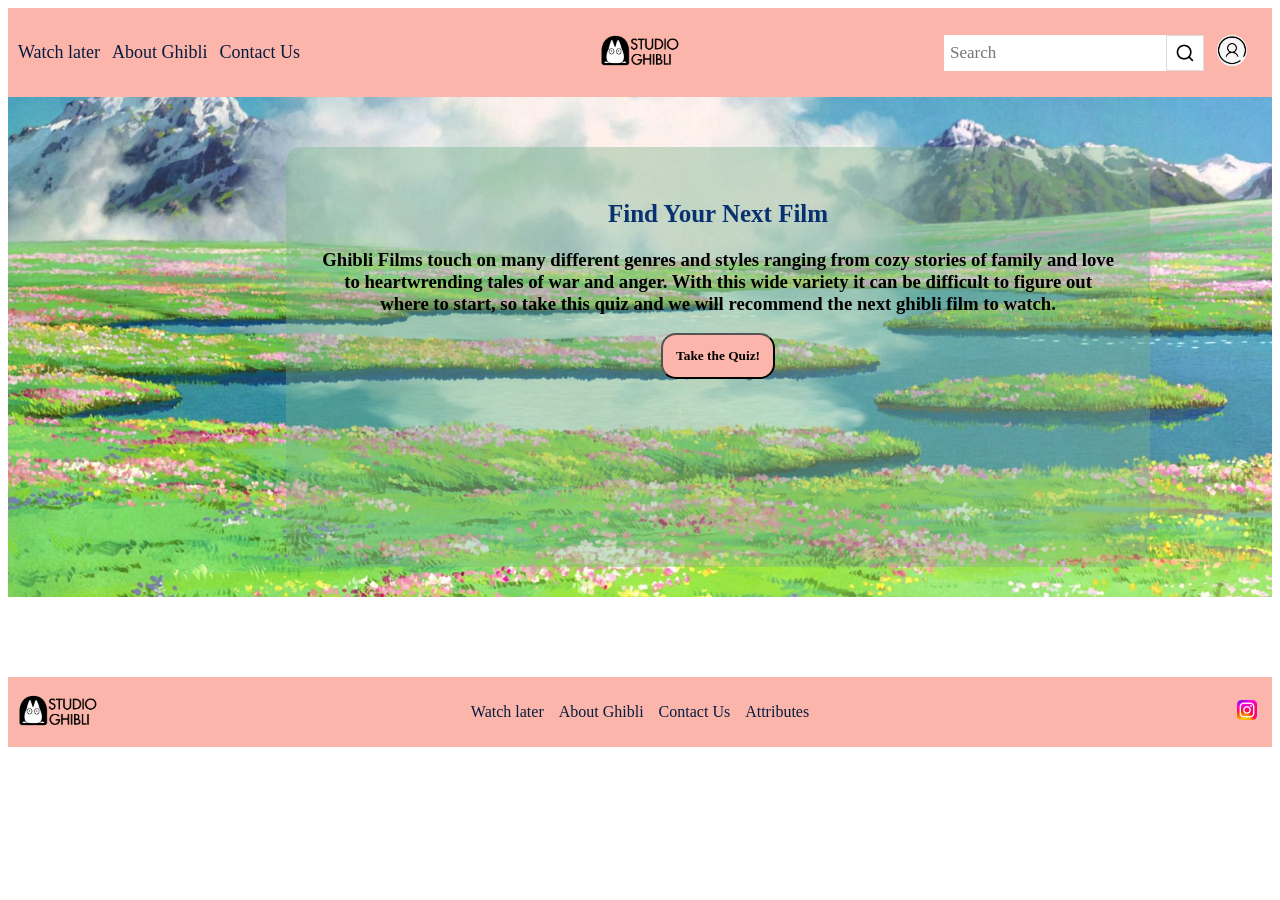
==== commit d20c53e8: "dynamic-data-achieved" ====
--- a/index.html
+++ b/index.html
@@ -8,7 +8,7 @@
     <link rel="preconnect" href="https://fonts.googleapis.com">
     <link rel="preconnect" href="https://fonts.gstatic.com" crossorigin>
     <link href="https://fonts.googleapis.com/css2?family=Zen+Old+Mincho&display=swap" rel="stylesheet">
-    <script src="js/api.js" defer></script>
+    <script type="module" src="js/main.js" defer></script>
 </head>
 <body>
     <header>
@@ -73,7 +73,7 @@
             </div>
         </div>
         <section class="movie-gallery">
-            <article class="movie-card">
+            <!-- <article class="movie-card">
                 <img src="images/totoro-movie-poster.jpg" alt="A girl in yellow and her sister in red, wait at a bus stop with a fluffy creature waiting next to them">
                 <section>
                     <h4>My Neighbor Totoro</h4>
@@ -105,7 +105,7 @@
                     <button class="add-to-wishlist">star</button>
                     <button class="hide">thumbs down</button>
                 </section>
-            </article>
+            </article> -->
         </section>
     </main>
     <footer>
--- a/styles/style.css
+++ b/styles/style.css
@@ -225,6 +225,7 @@
     gap: 1.5rem;
     width: 95%;
     margin: 0 auto 2rem auto;
+    padding-top: 1rem;
 }
 .movie-card {
     display: grid;
